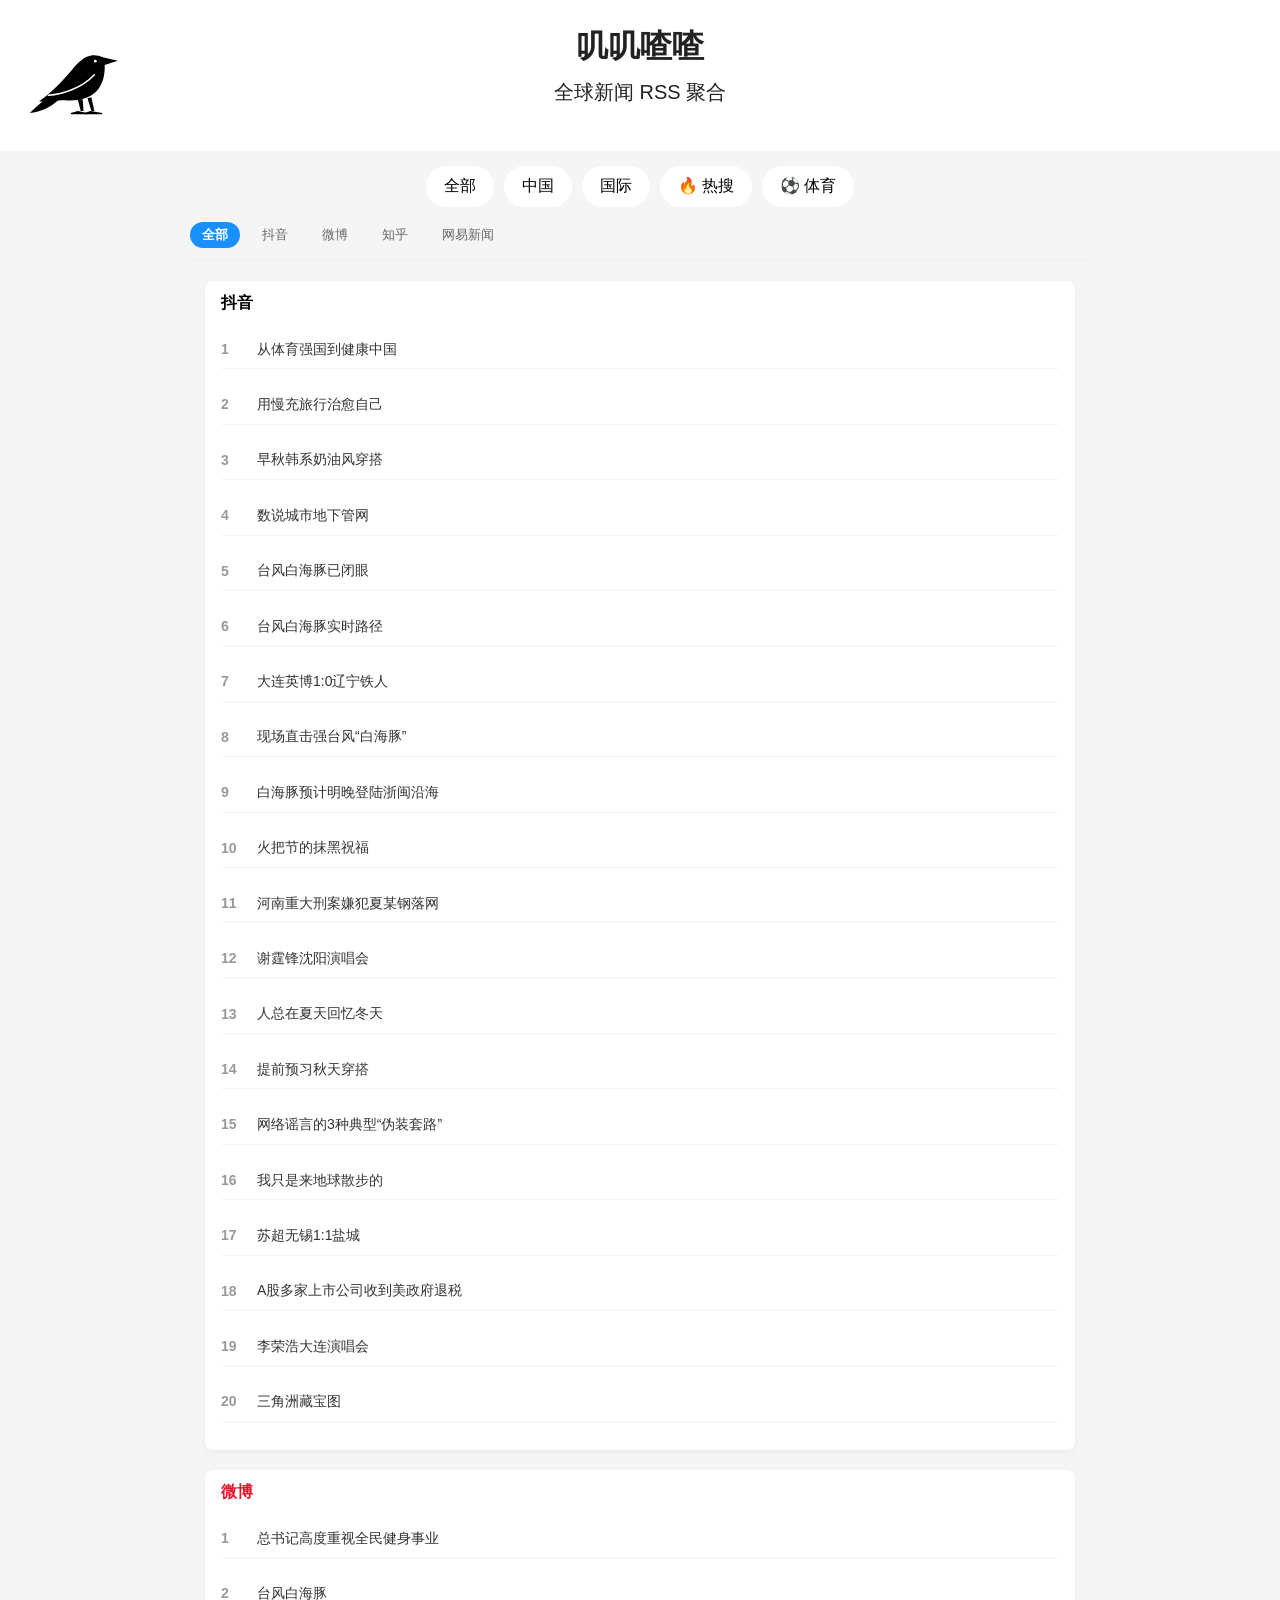
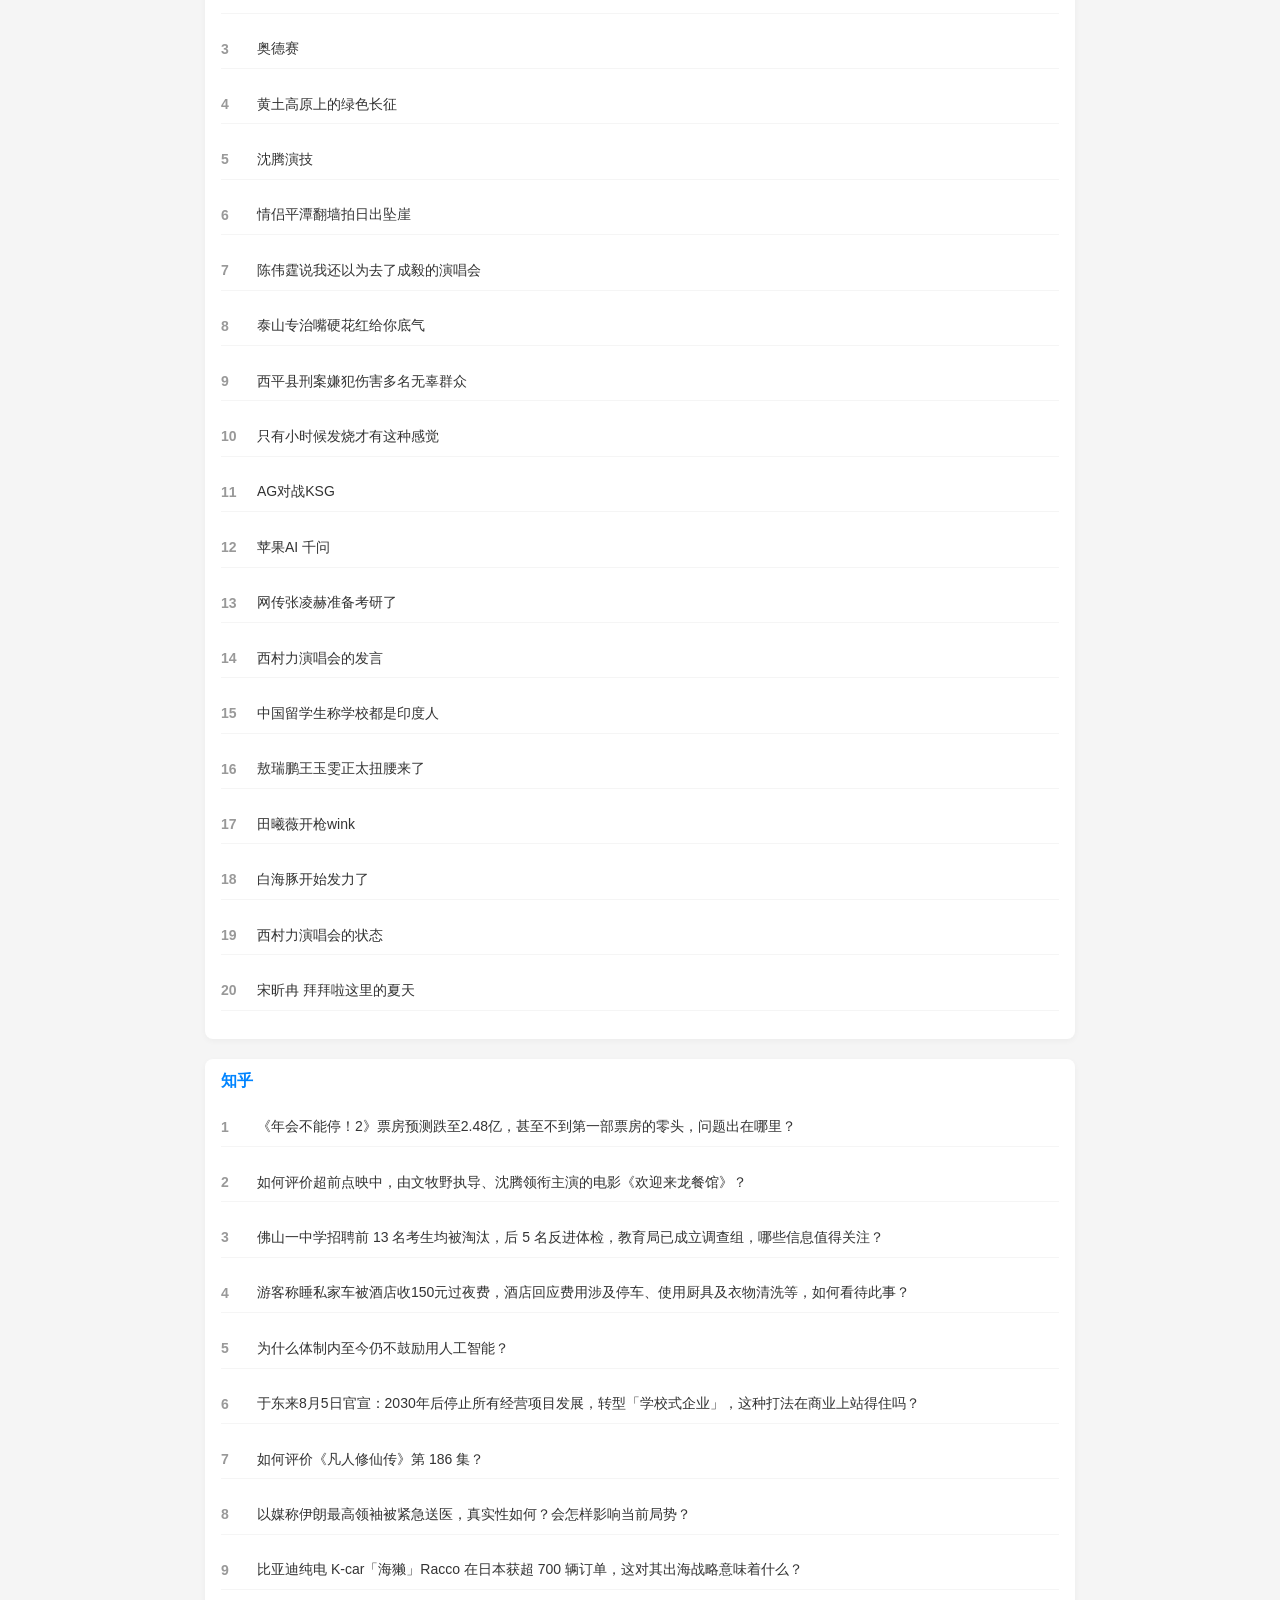
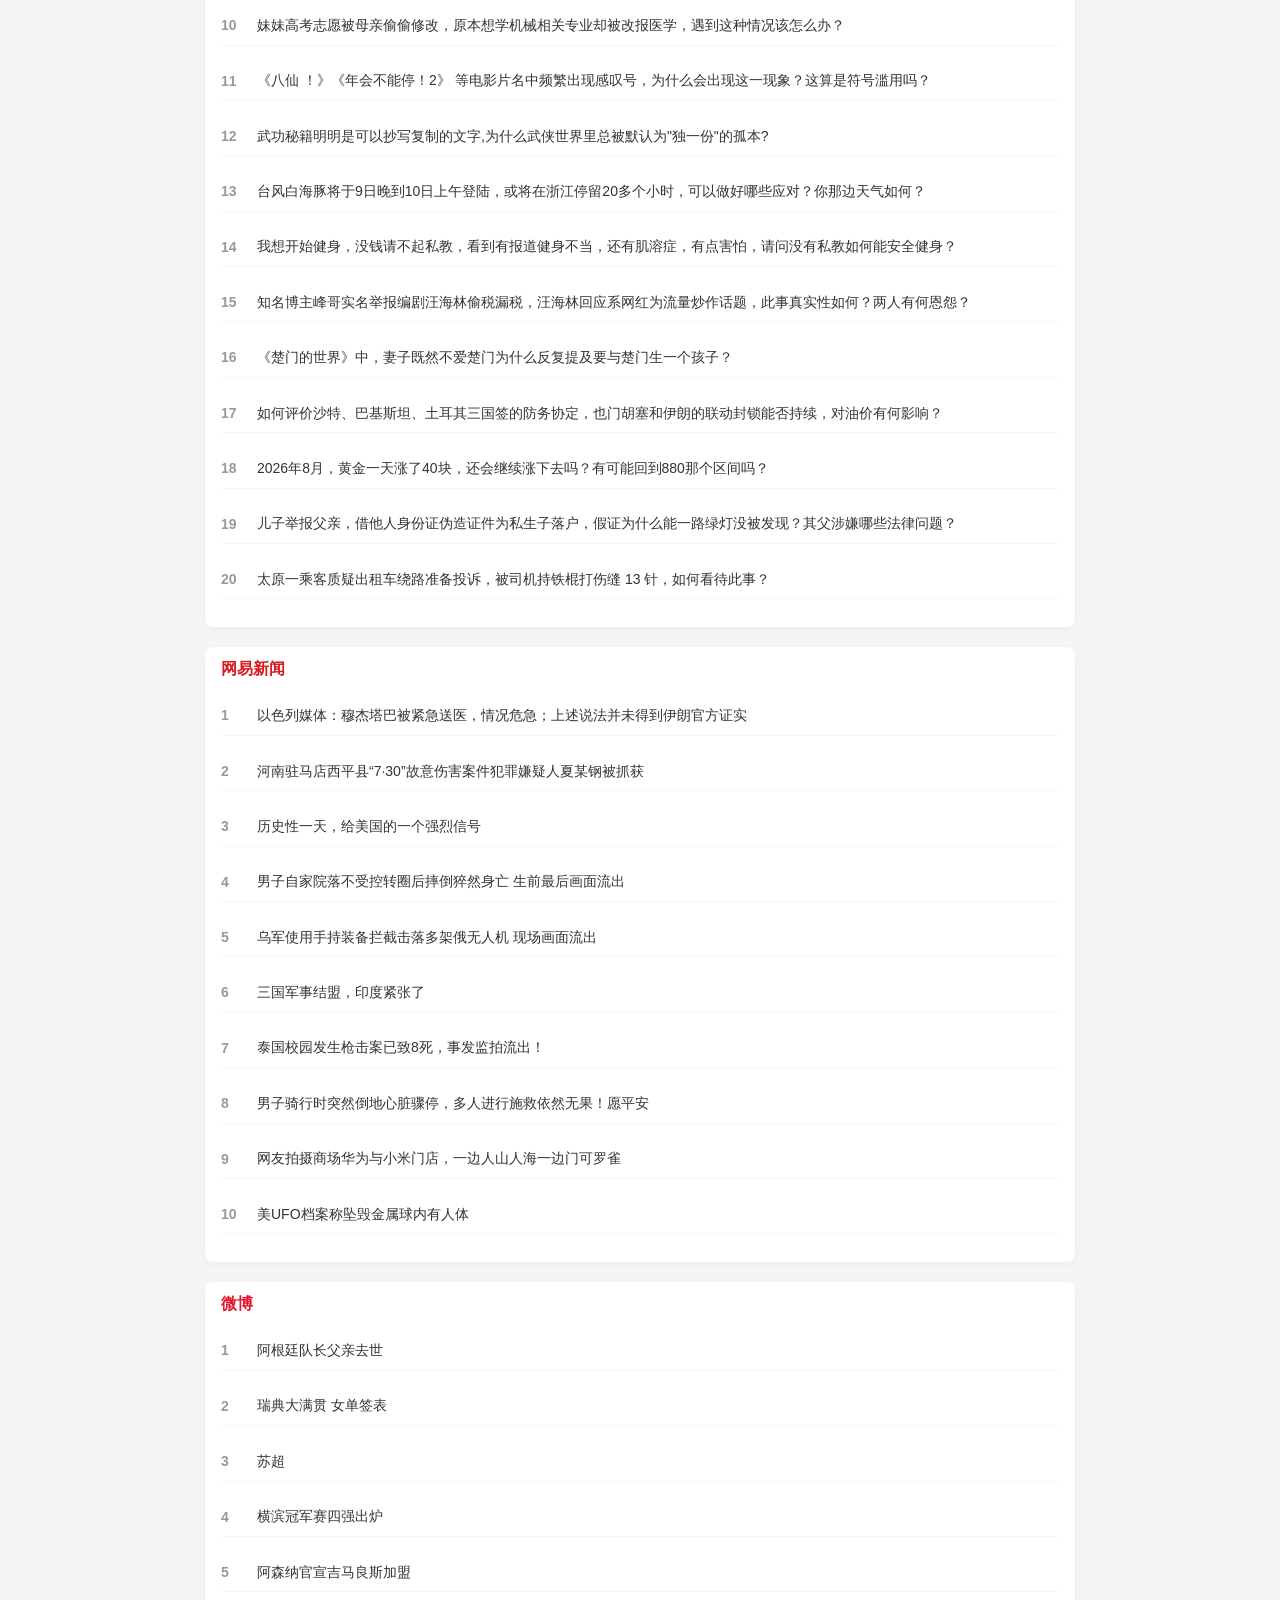
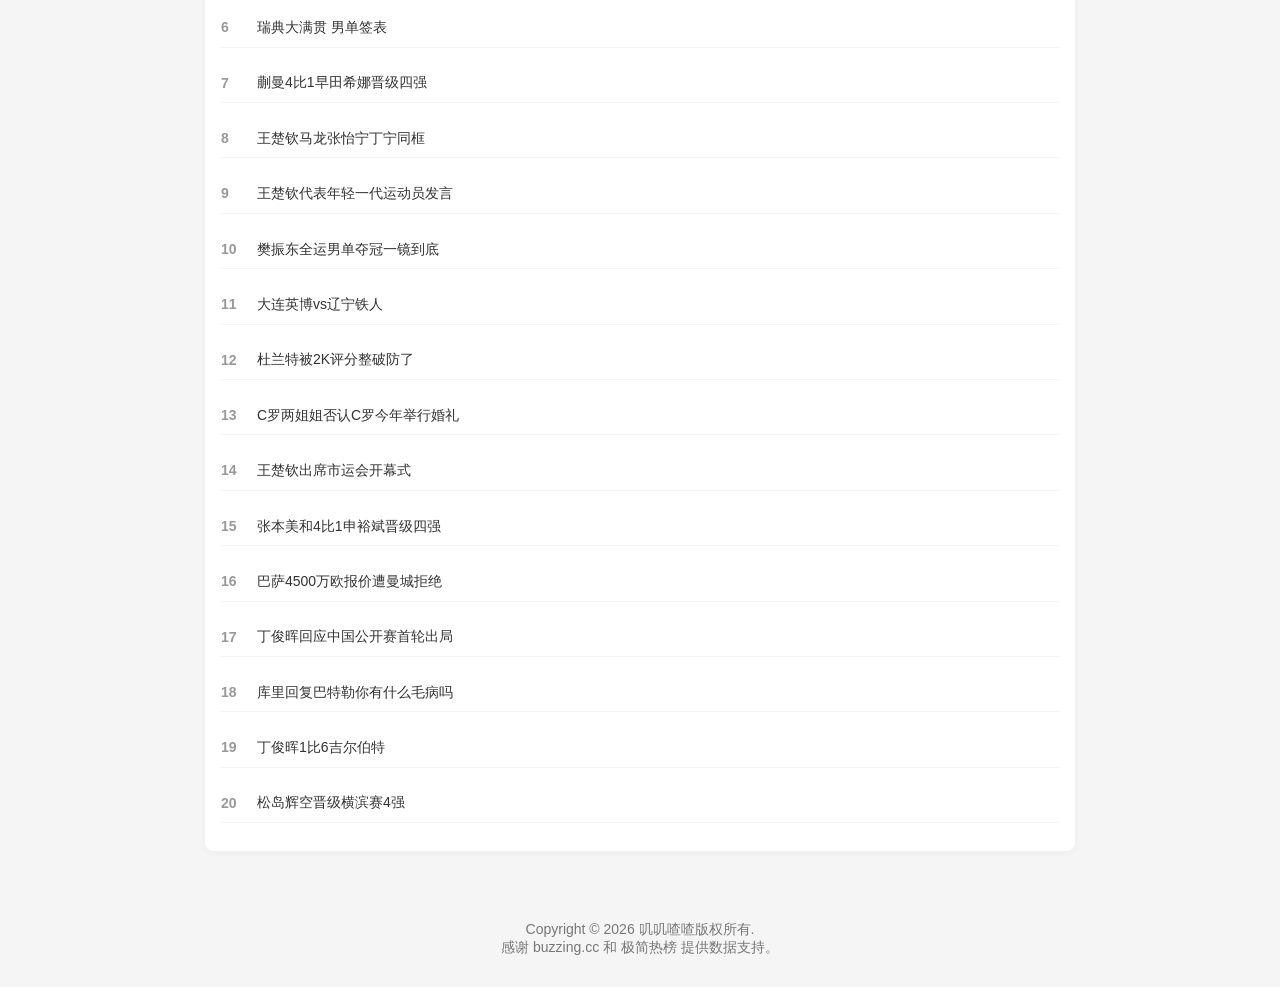
==== website/hot.html @ 020f4e00 "Update sports.py" ====
<!DOCTYPE html>
<html lang="zh-CN">

<head>

<meta charset="UTF-8">

<meta name="viewport" content="width=device-width, initial-scale=1.0">

<title>热搜 - 叽叽喳喳</title>

<link rel="stylesheet" href="style.css">
  
<link rel="icon" type="image/svg+xml" href="logo.svg">

</head>


<body>


<header>

<img src="logo.svg" alt="叽叽喳喳 Logo" class="site-logo">

<div class="site-title">

<h1>叽叽喳喳</h1>

<p>
全球新闻 RSS 聚合
</p>

</div>

</header>



<nav>


<button onclick="location.href='index.html'">
全部
</button>


<button onclick="location.href='index.html?category=中国'">
中国
</button>


<button onclick="location.href='index.html?category=国际'">
国际
</button>


<button onclick="location.href='hot.html'">
🔥 热搜
</button>


<button onclick="location.href='sports.html'">
⚽ 体育
</button>


</nav>



<main id="hot">

正在加载热搜...

</main>



<script src="hot.js"></script>


<footer id="footer"></footer>



<script>

const year = new Date().getFullYear();


let text =
year === 2026
? "Copyright © 2026"
: "Copyright © 2026-" + year;



document.getElementById("footer").innerHTML =
text +
" 叽叽喳喳版权所有.<br>" +
"感谢 " +
'<a href="https://buzzing.cc" target="_blank">buzzing.cc</a>' +
" 和 " +
'<a href="https://top.open2hub.com/" target="_blank">极简热榜</a>' +
" 提供数据支持。";


</script>


</body>

</html>
---- website/style.css ----
* {
  box-sizing: border-box;
}

body {
  margin: 0;
  font-family: "Microsoft YaHei", Arial, sans-serif;
  background: #f5f5f5;
  color: #222;
}

/* =====================
   顶部
===================== */
header {
  background: white;
  padding: 25px;
  text-align: center;
  position: relative;
}

.site-logo {
  width: 100px;
  height: 100px;
  object-fit: contain;
  position: absolute;
  left: 25px;
  top: 50%;
  transform: translateY(-50%);
}

.site-title h1 {
  margin: 0;
  font-size: 32px;
}

.site-title p {
  font-size: 20px;
  margin-top: 10px;
}

/* =====================
   导航栏
===================== */
nav {
  padding: 15px;
  display: flex;
  justify-content: center;
  align-items: center;
  gap: 10px;
  flex-wrap: nowrap;
}

nav a {
  text-decoration: none;
  display: flex;
}

button {
  padding: 10px 18px;
  border: 0;
  border-radius: 25px;
  background: white;
  cursor: pointer;
  font-size: 16px;
  white-space: nowrap;
}

/* =====================
   主体
===================== */
main {
  max-width: 900px;
  margin: auto;
}

/* 新闻卡片 */
article {
  background: white;
  margin: 20px 15px;
  padding: 22px;
  border-radius: 16px;
  box-shadow: 0 4px 15px rgba(0, 0, 0, 0.06);
}

article img {
  width: 100%;
  max-height: 260px;
  object-fit: cover;
  border-radius: 14px;
  margin: 15px 0;
  display: block;
}

article h2 {
  font-size: 22px;
  font-weight: 700;
  line-height: 1.5;
  margin: 0 0 15px 0;
}

article a {
  color: #222;
  text-decoration: none;
}

.info {
  color: #888;
  font-size: 14px;
  margin-bottom: 15px;
}

article p {
  font-size: 16px;
  line-height: 1.8;
  margin-top: 15px;
}

/* =====================
   热搜页面
===================== */
#hot {
  max-width: 900px;
  margin: auto;
}

.hot-card {
  background: white;
  margin: 20px 15px;
  padding: 25px;
  border-radius: 20px;
  box-shadow: 0 4px 15px rgba(0, 0, 0, 0.06);
}

.hot-card h2 {
  font-size: 26px;
  font-weight: 700;
  margin: 0 0 20px 0;
}

.hot-card ul {
  padding: 0;
  margin: 0;
  list-style: none;
}

.hot-card li {
  display: flex;
  align-items: flex-start;
  gap: 12px;
  margin: 16px 0;
  font-size: 17px;
  line-height: 1.6;
}

.hot-card a {
  color: #222;
  text-decoration: none;
  font-weight: 500;
}

.hot-card a:hover {
  text-decoration: underline;
}

.rank {
  color: #999;
  min-width: 28px;
  font-size: 15px;
  font-weight: bold;
}

/* =====================
   页脚
===================== */
footer {
  text-align: center;
  font-size: 14px;
  color: #777;
  padding: 30px 10px;
  margin-top: 40px;
}

footer a {
  color: #777;
  text-decoration: none;
}

footer a:hover {
  text-decoration: underline;
}

/* =====================
   手机适配
===================== */
@media (max-width: 600px) {
  header {
    padding: 20px;
  }

  .site-logo {
    width: 70px;
    height: 70px;
    left: 10px;
  }

  .site-title h1 {
    font-size: 28px;
  }

  .site-title p {
    font-size: 18px;
  }

  nav {
    gap: 5px;
    padding: 12px 4px;
  }

  button {
    padding: 9px 12px;
    font-size: 15px;
  }

  article {
    margin: 12px;
    padding: 18px;
  }

  article h2 {
    font-size: 19px;
  }

  article img {
    height: 180px;
  }

  article p {
    font-size: 15px;
    line-height: 1.7;
  }

  .hot-card {
    margin: 12px;
    padding: 20px;
  }

  .hot-card h2 {
    font-size: 23px;
  }

  .hot-card li {
    font-size: 16px;
    margin: 14px 0;
  }

  .rank {
    min-width: 22px;
  }
}

/* 关于本站页面优化 */
.about {
  max-width: 800px;
  margin: 30px auto;
  padding: 0 20px;
  line-height: 1.8;
}

.about h2 {
  font-size: 32px;
  margin-bottom: 25px;
}

.about h3 {
  font-size: 24px;
  margin-top: 35px;
  margin-bottom: 15px;
}

.about p {
  font-size: 17px;
  margin-bottom: 18px;
}

@media (max-width: 600px) {
  .about {
    padding: 0 18px;
    margin-top: 25px;
  }

  .about h2 {
    font-size: 28px;
  }

  .about h3 {
    font-size: 21px;
  }

  .about p {
    font-size: 16px;
    line-height: 1.9;
  }
}

.feedback-form {
  margin-top: 20px;
  width: 100%;
  overflow: hidden;
}

.feedback-form iframe {
  width: 100%;
  min-height: 600px;
  border: none;
}
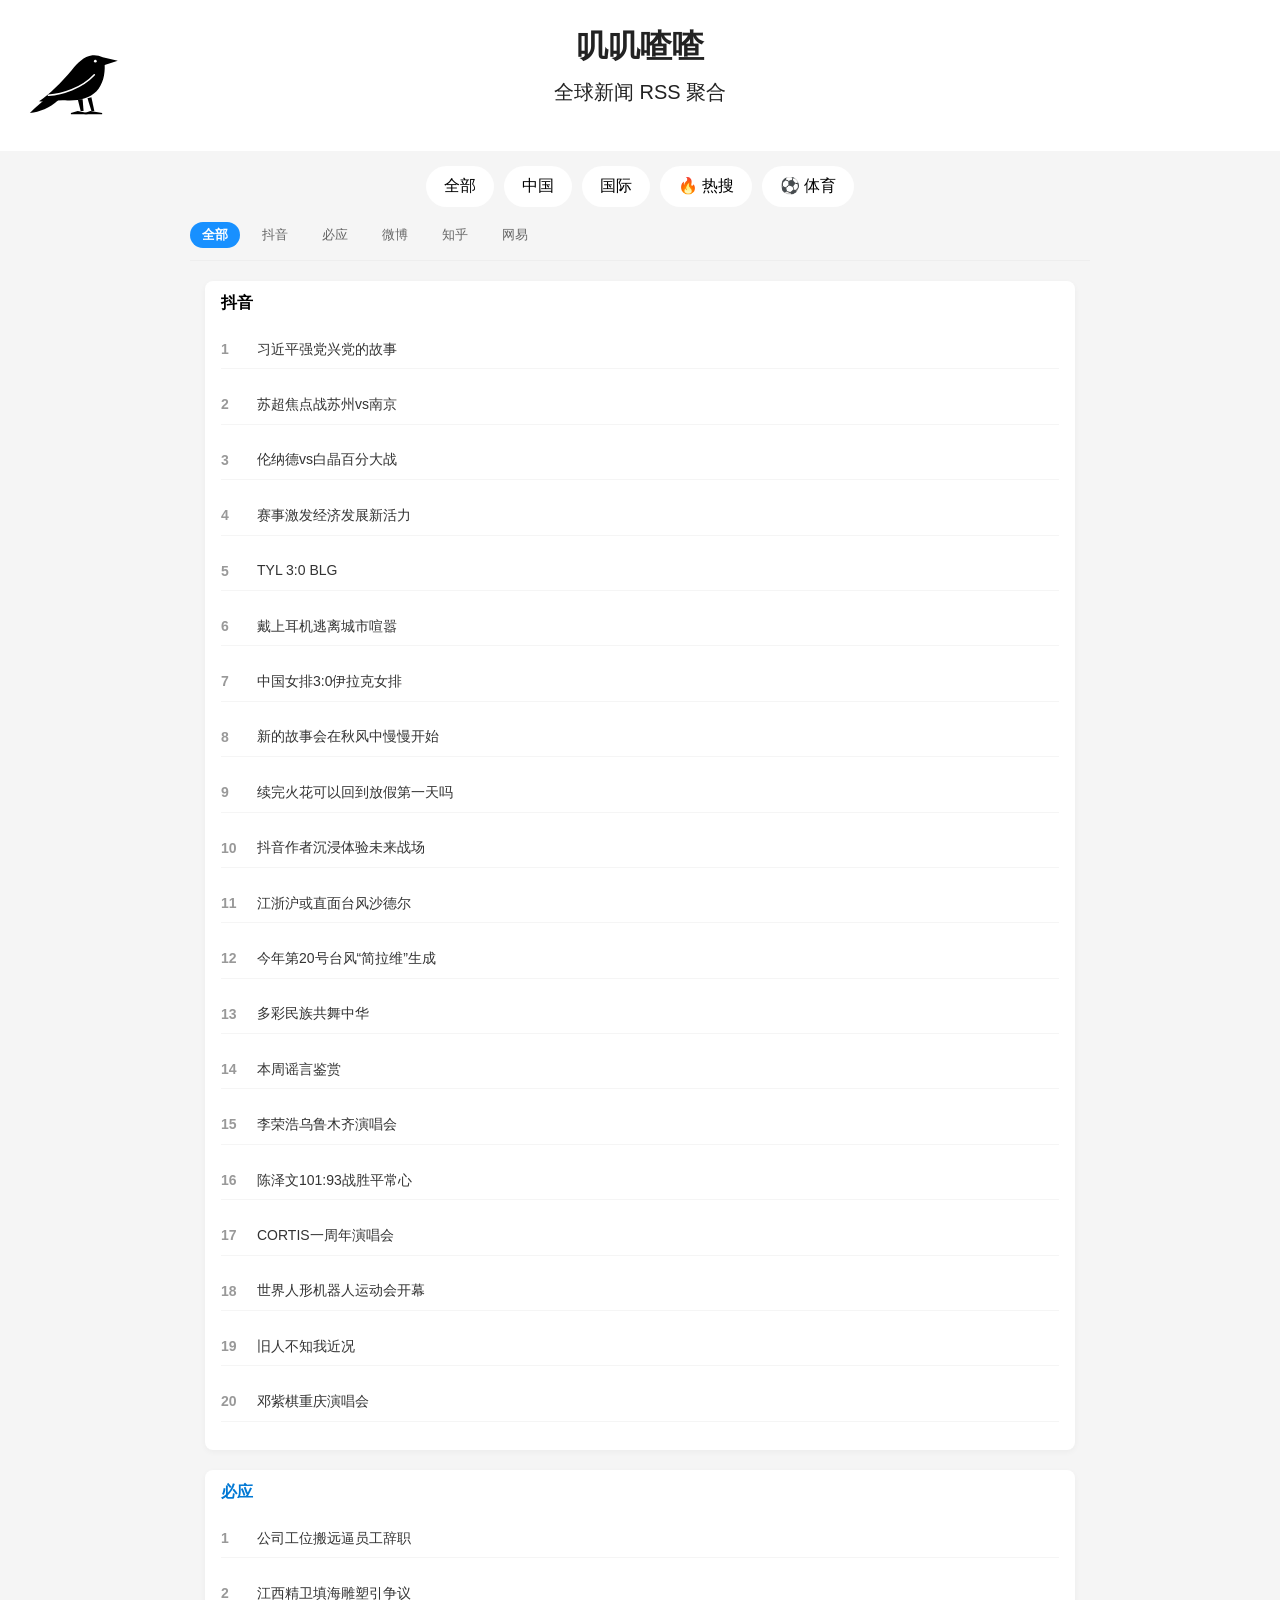
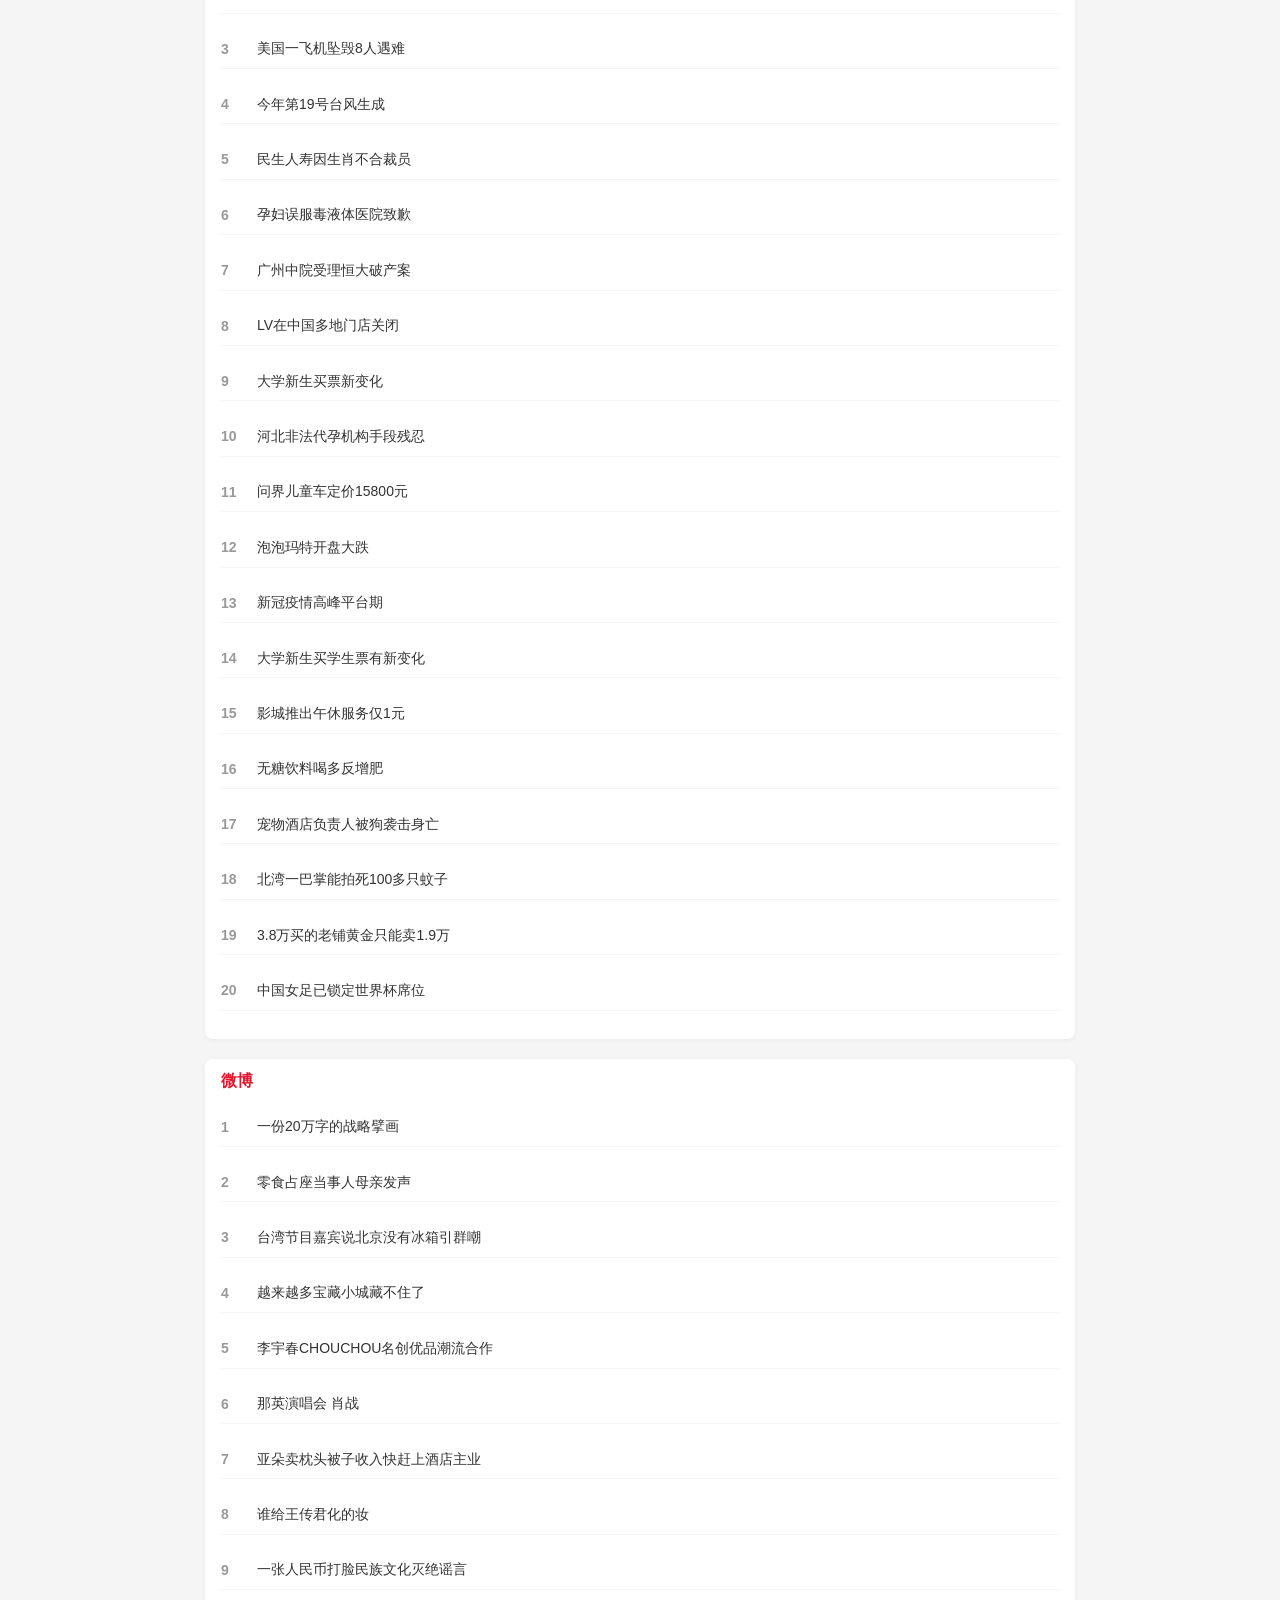
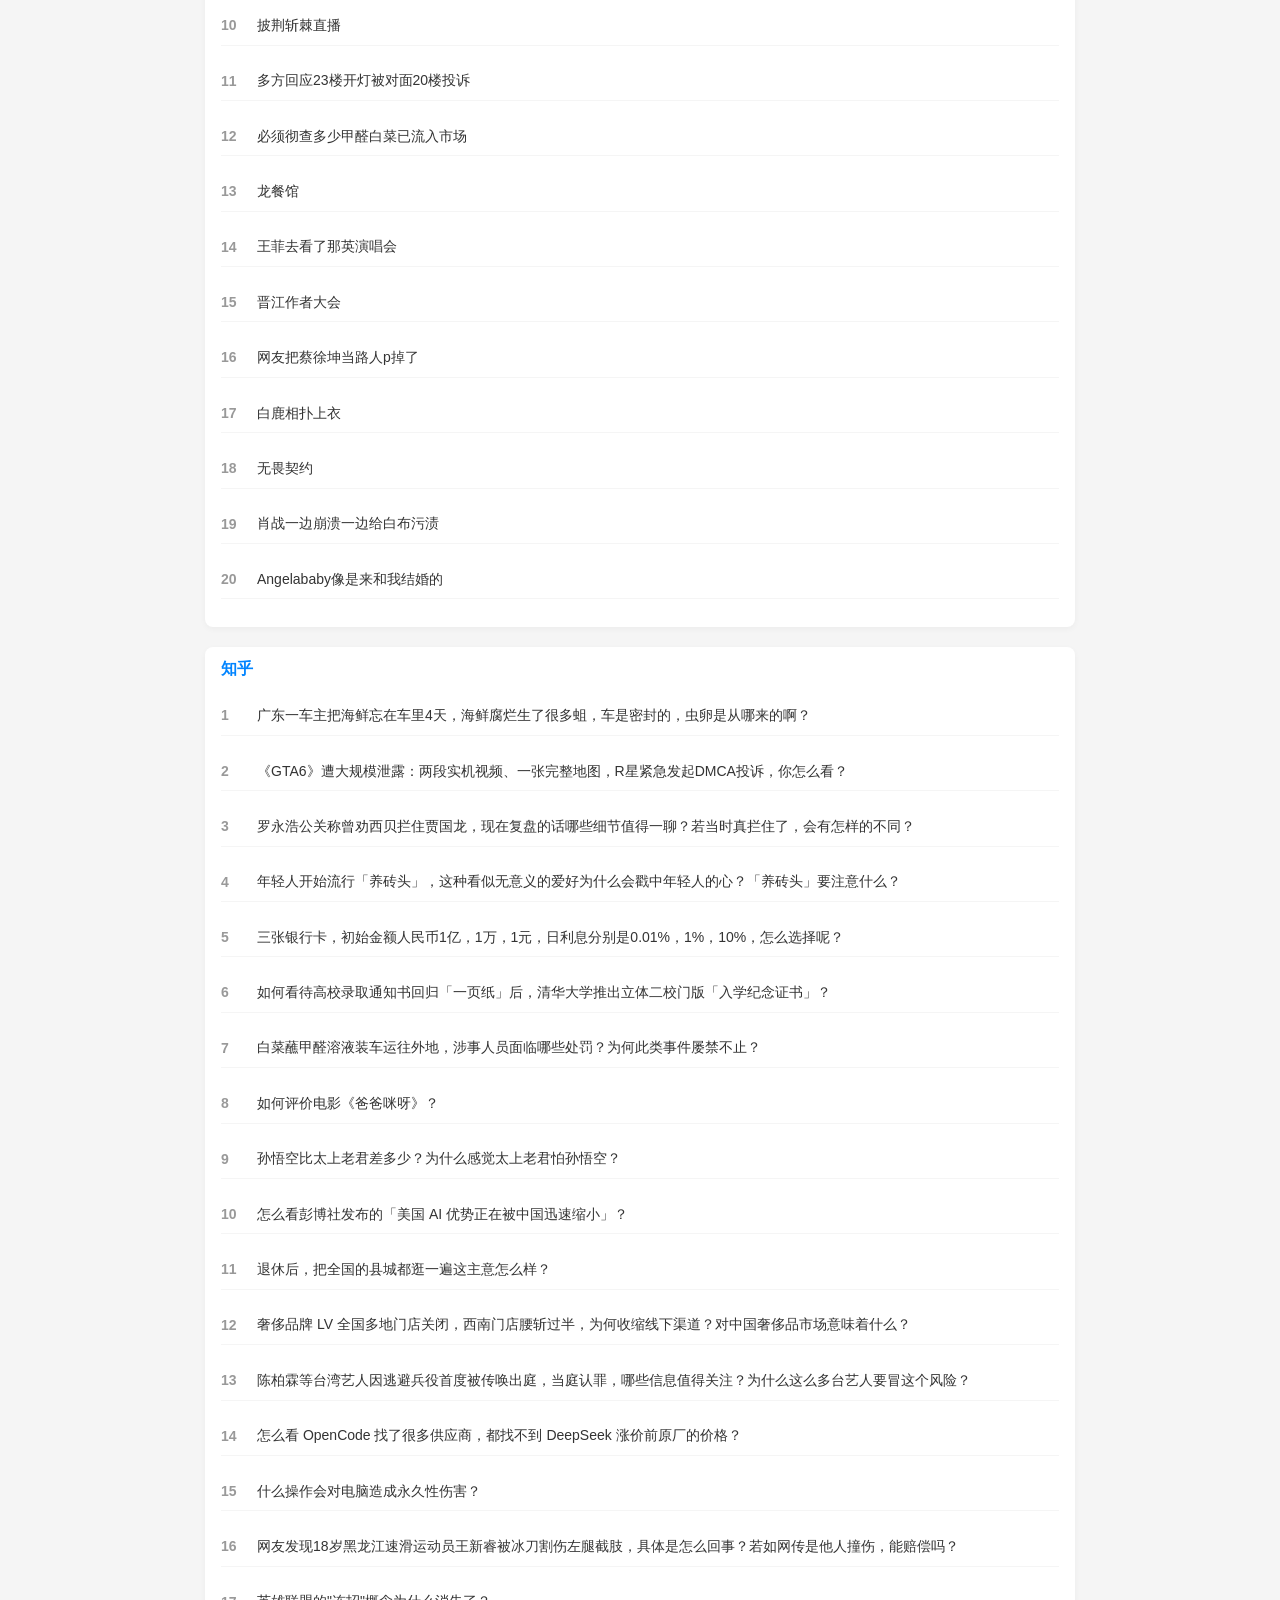
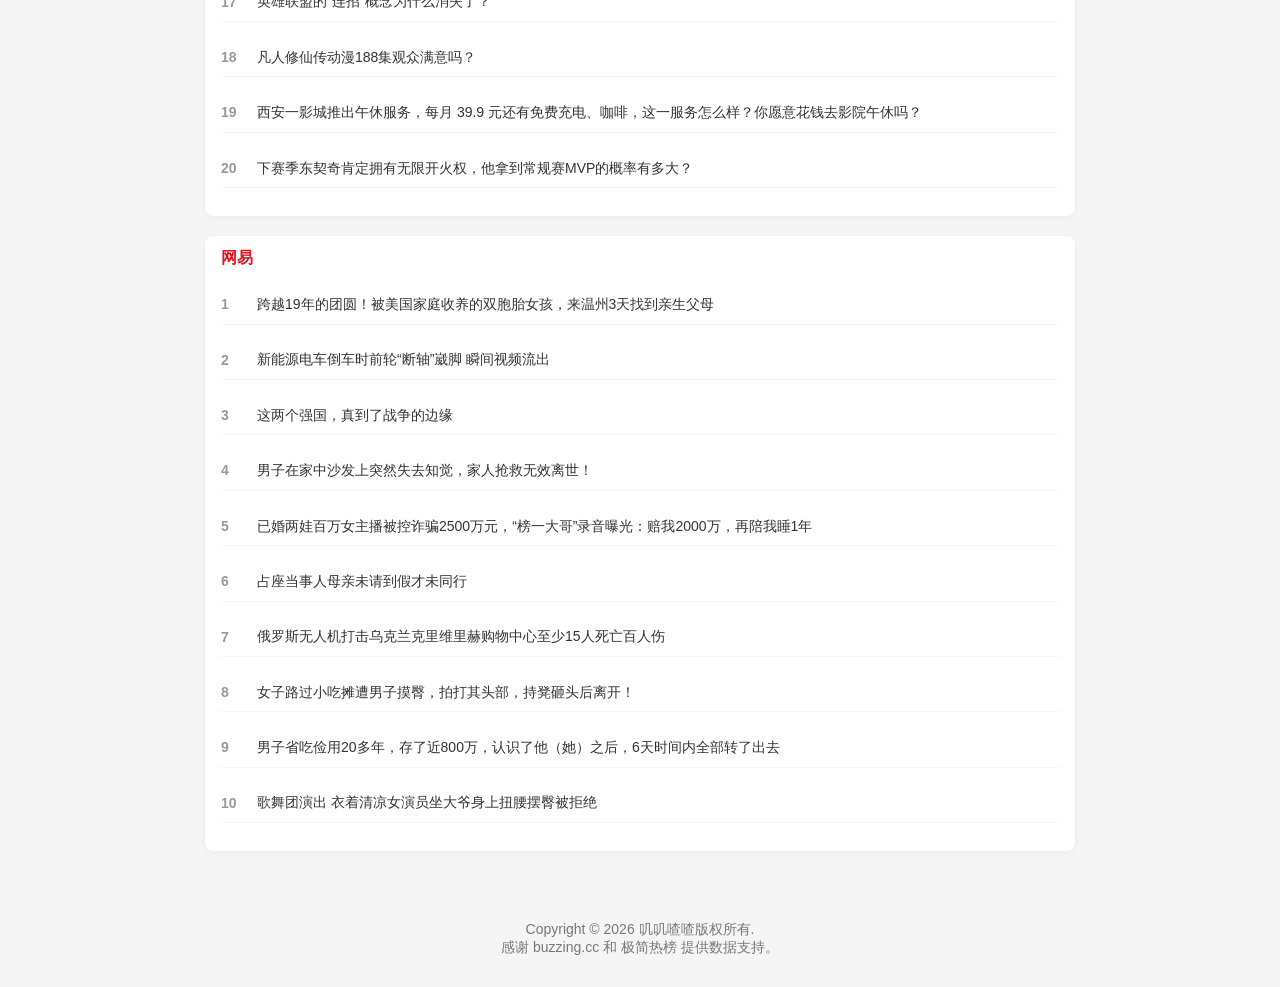
==== commit 77f78d55: "Add files via upload" ====
--- a/website/hot.html
+++ b/website/hot.html
@@ -2,113 +2,189 @@
 <html lang="zh-CN">
 
 <head>
-
-<meta charset="UTF-8">
-
-<meta name="viewport" content="width=device-width, initial-scale=1.0">
-
-<title>热搜 - 叽叽喳喳</title>
-
-<link rel="stylesheet" href="style.css">
-  
-<link rel="icon" type="image/svg+xml" href="logo.svg">
-
+    <meta charset="UTF-8">
+    <meta name="viewport" content="width=device-width, initial-scale=1.0">
+    <title>热搜 - 叽叽喳喳</title>
+    <link rel="stylesheet" href="style.css">
+    <link rel="icon" type="image/svg+xml" href="logo.svg">
 </head>
-
 
 <body>
 
+    <header>
+        <img src="logo.svg" alt="叽叽喳喳 Logo" class="site-logo">
+        <div class="site-title">
+            <h1>叽叽喳喳</h1>
+            <p>全球新闻 RSS 聚合</p>
+        </div>
+    </header>
 
-<header>
+    <nav>
+        <button onclick="location.href='index.html'">全部</button>
+        <button onclick="location.href='index.html?category=中国'">中国</button>
+        <button onclick="location.href='index.html?category=国际'">国际</button>
+        <button onclick="location.href='hot.html'" class="active">🔥 热搜</button>
+        <button onclick="location.href='sports.html'">⚽ 体育</button>
+    </nav>
 
-<img src="logo.svg" alt="叽叽喳喳 Logo" class="site-logo">
+    <main id="hot">
+        正在加载热搜...
+    </main>
 
-<div class="site-title">
+    <footer id="footer"></footer>
 
-<h1>叽叽喳喳</h1>
+    <script>
+        document.addEventListener("DOMContentLoaded", () => {
+            const container = document.getElementById("hot");
+            if (!container) return;
 
-<p>
-全球新闻 RSS 聚合
-</p>
+            let hotData = [];
+            let currentPlatform = "全部";
 
-</div>
+            // 🎯 平台显示名称映射（网易新闻 → 网易）
+            const PLATFORM_DISPLAY = {
+                "网易新闻": "网易",
+                "抖音": "抖音",
+                "微博": "微博",
+                "知乎": "知乎",
+                "必应": "必应"
+            };
 
-</header>
+            // 🎯 平台排序顺序（全部 Tab 下的展示顺序）
+            const PLATFORM_ORDER = ["抖音", "必应", "微博", "知乎", "网易"];
 
+            const fetchHot = async () => {
+                try {
+                    let res = await fetch("hot.json?v=" + Date.now());
+                    if (!res.ok) throw new Error("404");
+                    const data = await res.json();
+                    hotData = data;
+                    renderPage();
+                } catch (err) {
+                    console.error(err);
+                    container.innerHTML =
+                    `<p style="text-align:center; color:#888; padding:30px;">热搜加载失败</p>`;
+                }
+            };
 
+            const getColor = (platform) => {
+                switch (platform) {
+                    case "抖音":
+                        return "#000";
+                    case "微博":
+                        return "#e6162d";
+                    case "知乎":
+                        return "#0084ff";
+                    case "网易新闻":
+                        return "#d71920";
+                    case "必应":
+                        return "#0078d4";
+                    default:
+                        return "#333";
+                }
+            };
 
-<nav>
+            const getDisplayName = (platform) => {
+                return PLATFORM_DISPLAY[platform] || platform;
+            };
 
+            const renderPage = () => {
+                let platforms = [...new Set(hotData.map(p => p.platform))];
 
-<button onclick="location.href='index.html'">
-全部
-</button>
+                // 🎯 按 PLATFORM_ORDER 排序平台列表（用于 Tab 显示）
+                platforms.sort((a, b) => {
+                    const displayA = getDisplayName(a);
+                    const displayB = getDisplayName(b);
+                    const indexA = PLATFORM_ORDER.indexOf(displayA);
+                    const indexB = PLATFORM_ORDER.indexOf(displayB);
+                    if (indexA === -1) return 1;
+                    if (indexB === -1) return -1;
+                    return indexA - indexB;
+                });
 
+                let displayData = currentPlatform === "全部" ?
+                    [...hotData] :
+                    hotData.filter(p => getDisplayName(p.platform) === currentPlatform);
 
-<button onclick="location.href='index.html?category=中国'">
-中国
-</button>
+                // 🎯 全部 Tab 下按 PLATFORM_ORDER 排序
+                if (currentPlatform === "全部") {
+                    displayData.sort((a, b) => {
+                        const displayA = getDisplayName(a.platform);
+                        const displayB = getDisplayName(b.platform);
+                        const indexA = PLATFORM_ORDER.indexOf(displayA);
+                        const indexB = PLATFORM_ORDER.indexOf(displayB);
+                        if (indexA === -1) return 1;
+                        if (indexB === -1) return -1;
+                        return indexA - indexB;
+                    });
+                }
 
+                // 🎯 增加横向滑动样式 overflow-x: auto; 和 防止换行 white-space: nowrap;
+                let buttonsHtml = `
+                        <div style="display:flex; gap:10px; overflow-x:auto; padding-bottom:12px; margin-bottom:15px; border-bottom:1px solid #eee; flex-wrap:nowrap; white-space:nowrap; -webkit-overflow-scrolling:touch;">
+                            <button class="tab-btn" data-platform="全部" style="cursor:pointer;border:none;background:transparent;padding:4px 12px;border-radius:20px;font-size:13px;flex-shrink:0;${currentPlatform === '全部' ? 'background:#1890ff;color:#fff;font-weight:bold;' : 'color:#666;'}">全部</button>`;
 
-<button onclick="location.href='index.html?category=国际'">
-国际
-</button>
+                platforms.forEach(p => {
+                    const displayName = getDisplayName(p);
+                    let isActive = currentPlatform === displayName;
+                    let color = getColor(p);
+                    buttonsHtml += `
+                            <button class="tab-btn" data-platform="${displayName}" style="cursor:pointer;border:none;background:transparent;padding:4px 12px;border-radius:20px;font-size:13px;flex-shrink:0;${isActive ? `background:${color};color:#fff;font-weight:bold;` : 'color:#666;'}">${displayName}</button>`;
+                });
+                buttonsHtml += `</div>`;
 
+                let listHtml = "";
+                displayData.forEach(platform => {
+                    if (!platform.items || platform.items.length === 0) return;
+                    let color = getColor(platform.platform);
+                    const displayName = getDisplayName(platform.platform);
+                    listHtml += `
+                            <div class="hot-card" style="background:#fff;border-radius:8px;padding:12px 16px;margin-bottom:16px;box-shadow:0 2px 6px rgba(0,0,0,0.04);">
+                                <h2 style="font-size:16px;color:${color};margin-bottom:10px;">${displayName}</h2>
+                                <ul style="list-style:none;padding:0;margin:0;">
+                                    ${platform.items.map(item => `
+                                        <li style="padding:8px 0;border-bottom:1px solid #f5f5f5;display:flex;align-items:center;">
+                                            <span style="font-weight:bold;color:#999;width:24px;font-size:14px;flex-shrink:0;">${item.rank}</span>
+                                            <a href="${item.url}" target="_blank" style="text-decoration:none;color:#333;flex:1;font-size:14px;line-height:1.5;word-break:break-all;">${item.title}</a>
+                                        </li>
+                                    `).join('')}
+                                </ul>
+                            </div>
+                        `;
+                });
 
-<button onclick="location.href='hot.html'">
-🔥 热搜
-</button>
+                if (listHtml === "") listHtml =
+                    `<p style="text-align:center; padding:20px; color:#888;">暂无数据</p>`;
+                container.innerHTML = buttonsHtml + listHtml;
 
+                container.querySelectorAll('.tab-btn').forEach(btn => {
+                    btn.addEventListener('click', function() {
+                        currentPlatform = this.dataset.platform;
+                        renderPage();
+                    });
+                });
+            };
+            fetchHot();
+        });
+    </script>
 
-<button onclick="location.href='sports.html'">
-⚽ 体育
-</button>
+    <script>
+        const year = new Date().getFullYear();
+        let text =
+            year === 2026 ?
+            "Copyright © 2026" :
+            "Copyright © 2026-" + year;
 
-
-</nav>
-
-
-
-<main id="hot">
-
-正在加载热搜...
-
-</main>
-
-
-
-<script src="hot.js"></script>
-
-
-<footer id="footer"></footer>
-
-
-
-<script>
-
-const year = new Date().getFullYear();
-
-
-let text =
-year === 2026
-? "Copyright © 2026"
-: "Copyright © 2026-" + year;
-
-
-
-document.getElementById("footer").innerHTML =
-text +
-" 叽叽喳喳版权所有.<br>" +
-"感谢 " +
-'<a href="https://buzzing.cc" target="_blank">buzzing.cc</a>' +
-" 和 " +
-'<a href="https://top.open2hub.com/" target="_blank">极简热榜</a>' +
-" 提供数据支持。";
-
-
-</script>
-
+        document.getElementById("footer").innerHTML =
+            text +
+            " 叽叽喳喳版权所有.<br>" +
+            "感谢 " +
+            '<a href="https://buzzing.cc" target="_blank">buzzing.cc</a>' +
+            " 和 " +
+            '<a href="https://top.open2hub.com/" target="_blank">极简热榜</a>' +
+            " 提供数据支持。";
+    </script>
 
 </body>
 
-</html>
+</html>
